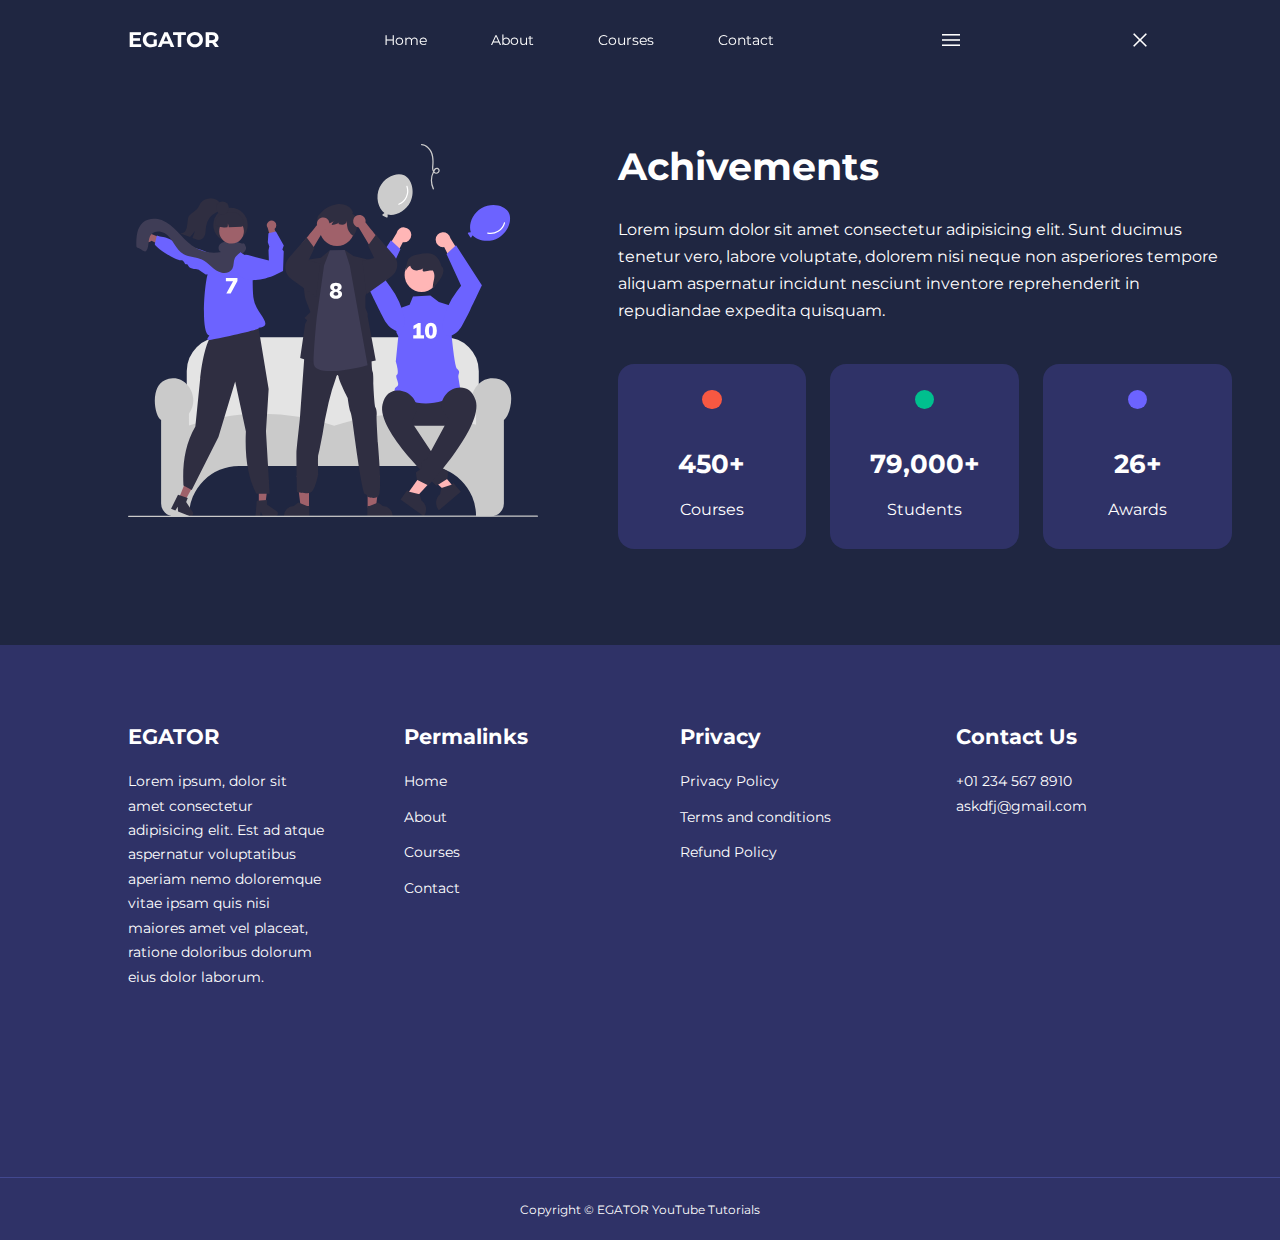
==== about.html @ d47c8f38 "4/21 FINAL UPDATED" ====
<!DOCTYPE html>
<html lang="en">
<head>
    <meta charset="UTF-8">
    <meta http-equiv="X-UA-Compatible" content="IE=edge">
    <meta name="viewport" content="width=device-width, initial-scale=1.0">
    <title>Responsive Multipage Education Website Using HTML, CSS & JavaScript</title>


    <!--GOOGLE FONTS (MONTSERRAT)-->
    <link rel="preconnect" href="https://fonts.googleapis.com">
    <link rel="preconnect" href="https://fonts.gstatic.com" crossorigin>
    <link href="https://fonts.googleapis.com/css2?family=Montserrat:wght@300;400;500;700;900&display=swap" rel="stylesheet">
    <link rel="stylesheet" href="https://fonts.googleapis.com/css2?family=Material+Symbols+Outlined:opsz,wght,FILL,GRAD@20..48,100..700,0..1,-50..200" />
    <link rel="stylesheet" href="https://fonts.googleapis.com/css2?family=Material+Symbols+Outlined:opsz,wght,FILL,GRAD@48,400,0,0" />

    <link rel="stylesheet" href="./css/style.css">
    <link rel="stylesheet" href="./css/about.css">
</head>
<body>
    <nav>
        <div class="container nav_container">
            <a href="index.html"><h4>EGATOR</h4></a>
            <ul class="nav_menu">
                <li><a href="index.html">Home</a></li>
                <li><a href="about.html">About</a></li>
                <li><a href="courses.html">Courses</a></li>
                <li><a href="contact.html">Contact</a></li>
            </ul>

            <button id="open-menu-btn"></button><i class="material-symbols-outlined">menu</i>
            <button id="close-menu-btn"></button><i class="material-symbols-outlined">close</i>
            
        </div>
    </nav>
      <!--========================== END OF NAVBAR===============================-->




    <section class="about_achievements">
        <div class="container about_achievements-container">

                <div class="about_achievements-left">
                    <img src="./images/about achievements.svg">
                </div>


                <div class="about_achievements-right">
                    <h1>Achivements</h1>
                    <p>
                        Lorem ipsum dolor sit amet consectetur adipisicing elit. 
                        Sunt ducimus tenetur vero, labore voluptate, dolorem nisi 
                        neque non asperiores tempore aliquam aspernatur incidunt 
                        nesciunt inventore reprehenderit in repudiandae expedita 
                        quisquam.
                    </p>
                    <div class="achievements_cards">
                        <article class="achievement_card">
                            <span class="achievement_icon">
                                <i class="uil uil-video"></i>
                            </span>
                            <h3>450+</h3>
                            <p>Courses</p>
                        </article>

                        <article class="achievement_card">
                            <span class="achievement_icon">
                                <i class="uil uil-video"></i>
                            </span>
                            <h3>79,000+</h3>
                            <p>Students</p>
                        </article>

                        <article class="achievement_card">
                            <span class="achievement_icon">
                                <i class="uil uil-video"></i>
                            </span>
                            <h3>26+</h3>
                            <p>Awards</p>
                        </article>

                    </div>

                </div>
            </div>
        </section>

        <!--========================== END OF ACHIEVEMENTS===============================-->






      


      <footer class="footer">
        <div class="container footer_container">
            <div class="footer_1">
                <a href="index.html" class-"footer_logo"><h4>EGATOR</h4></a>
                    <P>
                        Lorem ipsum, dolor sit amet consectetur adipisicing elit. 
                        Est ad atque aspernatur voluptatibus aperiam nemo doloremque vitae 
                        ipsam quis nisi maiores amet vel placeat, ratione doloribus dolorum eius dolor laborum.
                    </P>
            </div>


            <div class="footer_2">
                <h4>Permalinks</h4>
                <ul class="permalinks">
                        <li><a href="index.html">Home</a></li>
                        <li><a href="about.html">About</a></li>
                        <li><a href="courses.html">Courses</a></li>
                        <li><a href="contact.html">Contact</a></li>
                  </ul>
              </div>
            
            <div class="footer_3">
                <h4>Privacy</h4>
                <ul class="privacy">
                        <li><a href="#">Privacy Policy</a></li>
                        <li><a href="#">Terms and conditions</a></li>
                        <li><a href="#">Refund Policy</a></li>
                  </ul>
              </div>

              <div class="footer_4">
                <h4>Contact Us</h4>
                <ul class="permalinks">
                        <p>+01 234 567 8910</p>
                        <p>askdfj@gmail.com</p>
                  </ul>
              </div>
            
              <ul class="footer_socials">
                <li>
                    <a href="#"><i class=uil-uil-facebook-f"></i></a>
                </li>
                <li>
                    <a href="#"><i class=uil-uil-instagram-alt"></i></a>
                </li>
                <li>
                    <a href="#"><i class=uil-uil-twitter"></i></a>
                </li>
                <li>
                    <a href="#"><i class=uil-uil-linkedin-alt"></i></a>
                </li>
              </ul>

              
        </div>
        <div class="footer_copyright">
            <small>Copyright &copy; EGATOR YouTube Tutorials</small>
      </div>
    </footer>

    <!--========================== END OF FOOTER ===============================-->

    
        <script src="./main.js"></script>

</body>
</html>
---- css/style.css ----
* {
    margin: 0;
    padding: 0;
    border: 0;
    outline: 0;
    text-decoration: none;
    list-style: none;
    box-sizing:border-box;
}

:root {
    --color-primary: #6c63ff;
    --color-success: #00bf8e;
    --color-warning: #f7c94b;
    --color-danger: #f75842;
    --color-danger-variant: rgba(237, 88, 66, 0.4);
    --color-white: #fff;
    --color-light: rgba(255, 255, 255, 0.7);
    --color-black: #1f2641;
    --color-bg: #1f2641;
    --color-bg1: #2f3267;
    --color-bg2: #424890;
    
    --container-width-lg: 80%;
    --container-width-md: 90%;
    --container-width-sm: 94%;

    --transition: all 400ms ease;
}

body {
    font-family: "Montserrat", sans-serif;
    line-height: 1.7;
    color: var(--color-white);
    background: var(--color-bg);
}

.material-symbols-outlined {
    font-variation-settings:
    'FILL' 0,
    'wght' 400,
    'GRAD' 0,
    'opsz' 48
  }

.container {
    width: var(--container-width-lg);
    margin: 0 auto;
}

section {
    padding: 6rem 0;
}

section h2 {
    text-align: center;
    margin-bottom: 4rem;
}

h1, 
h2, 
h3, 
h4, 
h5 {
    line-height: 1.2;
}

h1 {
    font-size: 2.4rem;
}

h2 {
    font-size: 2rem;
}

h3 {
    font-size: 1.6rem;
}

h4 {
    font-size: 1.3rem;
}

a {
    color: var(--color-white);
}

img {
    width: 100%;
    display: block;
    object-fit: cover;
}

.btn {
    display: inline-block;
    background: var(--color-white);
    color: var(--color-black);
    padding: 1rem 2rem;
    border: 1px solid transparent;
    font-weight: 500;
    transition: var(--transition);
}

.btn:hover {
    background: transparent;
    color: var(--color-white);
    border-color: var(--color-white);
}

.btn-primary {
    background: var(--color-danger);
    color: var(--color-white);
}

/*  ========================== NAVBAR ======================== */
nav {
    background: transparent;
    width: 100vw;
    height: 5rem;
    position: fixed;
    top: 0;
    z-index: 11;   
}

/* change navbar style on scroll using javascript */
.window-scroll{
    background: var(--color-primary);
    box-shadow: 0 1rem 2rem rgba(0, 0, 0, 0.2);
}

.nav_container {
    height: 100%;
    display: flex;
    justify-content: space-between;
    align-items: center;
}

nav button {
    display: none;   
}

.nav_menu {
    display: flex;
    align-items: center;
    gap: 4rem;
}

.nav_menu a {
    font-size: 0.9rem;
    transition: var(--transition);
}

.nav_menu a:hover {
    color: var(--color-bg2);
}

/*  ========================== HEADER ======================== */
header {
    position: relative;
    top: 5rem;
    overflow: hidden;
    height: 70vh;
    margin-bottom: 5rem;
}

.header_container {
    display: grid;
    grid-template-columns: 1fr 1fr;
    align-items: center;
    gap: 5rem;
    height: 100%;
}

.header_left p {
    margin: 1rem 0 2.4rem;
}

/*  ========================== CATEGORIES ======================== */

.categories {
    background: var(--color-bg1);
    height: 32rem;
}

.categories h1 {
    line-height: 1;
    margin-bottom: 3rem;
}

.categories_container {
    display: grid;
    grid-template-columns: 40% 60%;
    gap: 4rem;  
}

.categoires_left p {
    margin: 1rem 0 3rem;
}

.categoires_right {
    display: grid;
    grid-template-columns: repeat(3, 1fr);
    gap: 1.2rem;
}

.category {
    background: var(--color-bg2);
    padding: 2rem;
    border-radius: 2rem;
    transition: var(--transition);
}

.category:hover {
    box-shadow: 0 3rem 3rem rgba(0, 0, 0, 0.3);
    z-index: 1;
}

.category:nth-child(2) .category__icon {
    background: var(--color-danger);
}

.category:nth-child(3) .category__icon {
    background: var(--color-success);
}

.category:nth-child(4) .category__icon {
    background: var(--color-success);
}

.category:nth-child(5) .category__icon {
    background: var(--color-success);
}

.category__ icon {
    background: var(--color-primary);
    padding: 0.7rem;
    border-radius: 0.9rem;
}

.categories h5 {
    margin: 2rem 0 1rem;
}

.categories p {
    font-size: 0.85rem;
}

/*  ========================== POPULAR COURSE ======================== */

.courses {
    margin-top: 10rem;
}

.courses_container {
    display: grid;
    grid-template-columns: repeat(3, 1fr);
    gap: 2rem;
}

.course {
    background: var(--color-bg1);
    text-align: center;
    border: 1px solid transparent;
    transition: var(--transition);
}

.course {
    background: transparent;
    border-color: var(--color-primary);
}

.course_info {
    padding: 2rem;
}

.course_info p {
    margin: 1.2rem 0 2rem;
    font-size: 0.9rem;
}

/*  ========================== FAQs ======================== */

.faqs {
    background: var(--color-bg1);
    box-shadow: inset 0 0 3rem rgba(0, 0, 0, 0.5);
}

.faqs_container {
    display: gird;
    grid-template-columns: 1fr 1fr;
    gap: 1rem;
}

.faq {
    padding: 2rem;
    display: flex;
    align-items: center;
    gap: 1.4rem;
    height: fit-content;
    background: var(--color-primary);
    cursor: pointer;
}

.faq h4 {
    font-size: 1rem;
    line-height: 2.2;
}

.faq_icon {
    align-self: flex-start;
    font-size: 1.2rem;
}

.faq p {
    margin-top: 0.8rem;
    display: none;
}

.faq.open p {
    display: block;
}

/*  ========================== TESTMONIALS ======================== */

.testimonials_container {
    overflow-x: hidden;
    position: relative;
    margin-bottom: 5rem;
}

.testmonial {
    padding-top: 2rem;   
}

.avatar {
    width: 6rem;
    height: 6rem;
    border-radius: 50%;
    overflow: hidden;
    margin: 0 auto 1rem;
    border: 1rem solid var(--color-bg1)
}

.testimonial_info {
    text-align: center;
}

.testimonial_body {
    background: var(--color-primary);
    padding: 2rem;
    margin-top: 3rem;
    position: relative;
}

.testimonial_body::before {
    content: "";
    display: block;
    background: linear-gradient(
        135deg,
        transparent,
        var(--color-primary),
        var(--color-primary),
        var(--color-primary)
    );
    width: 3rem;
    height: 3rem;
    position: absolute;
    left: 50%;
    top: -1.5rem;
    transform: rotate(45deg);
}

/*  ========================== FOOTER ======================== */

footer {
    background: var(--color-bg1);
    padding-top: 5rem;
    font-size: 0.9rem;
}

.footer_container {
    display: grid;
    grid-template-columns: repeat(4, 1fr);
    gap: 5rem;
}

.footer_container > div h4 {
    margin-bottom: 1.2rem;
}

.footer_1p {
    margin: 0 0 2rem;
}

footer ul li {
    margin-bottom: 0.7rem;
}

footer ul li a:hover {
    text-decoration: underline;
}

.footer_socials {
    display: flex;
    gap: 1rem;
    font-size: 1.2rem;
    margin-top: 2rem;
}

.footer_copyright {
    text-align: center;
    margin-top: 4rem;
    padding: 1.2rem 0;
    border-top: 1px solid var(--color-bg2);
}

/* =============== MEDIA QUERIES (TABLETS) ================*/

@media screen and (max-width: 1024px) {
    .container {
        width: var(--container-width-md);
    }

    h1 {
        font-size: 2.2rem;;
    }

    h2 {
        font-size: 1.7rem;
    }

    h3 {
        font-size: 1.4rem;
    }

    h4 {
        font-size: 1.2rem;
    }

    /*=================== NAVBAR ==========================*/
    
    nav button {
        display: inline-block;
        background: transparent;
        font-size: 1.8rem;
        color: var(--color-white);
        cursor: pointer;
    }

    nav button#close-menu-btn {
        display: none;
    }

    .nav_menu {
        position: fixed;
        top: 5rem;
        right: 5%;
        height: fit-content;
        width: 18rem;
        flex-direction: column;
        gap: 0;
        display: none;
    }

    .nav_menu li {
        width: 100%;
        height: 5.8rem;
    }

    .nav_menu li a {
        background: var(--color-primary);
        box-shadow: -4rem 6rem 10rem rgba(0, 0, 0, 0.6);
        width: 100%;
        height: 100%;
        display: gird;
        place-items: center;
    }

    .nav_menu li a:hover {
        background: var(--color-bg2);
        color: var(--color-white);
    }

 /*=================== HEADER ==========================*/

 header {
    height: 52vh;
    margin-bottom: 4rem;
 }

 .header_container {
    gap: 0;
    padding-bottom: 3rem;
 }

/*=================== CATEGORIES ==========================*/

.categories {
    height: auto;
}

.categories_container {
    grid-template-columns: 1fr;
    gap: 3rem;
}

.categories_left {
    margin-right: 0;
}

/*=================== POPULAR COURSES ==========================*/
.courses {
    margin-top: 0;
}

.courses_container {
    grid-template-columns: 1fr 1fr;
}

/*=================== FAQs ==========================*/

.faqs_container {
    grid-template-columns: 1fr;
}

.faq{
    padding: 1.5rem;
}

/*=================== FOOTER ==========================*/

.footer_container {
    grid-template-columns: 1fr 1r;
}

/*=================== MEDIA QUERIES (PHONES) ==========================*/
@media screen and (max-width: 600px) {
    .container {
        width: var(--container-width-sm);
    }

/*=================== NAVBAR ==========================*/
.nav_menu {
    right: 3%;
}

/*=================== HEADER ==========================*/
header {
    height: 100vh;
}

.header_container {
    grid-template-columns: 1fr;
    text-align: center;
    margin-top: 0;
}

.header_left p {
    margin-bottom: 1.3;
}

/*=================== CATEGORIES ==========================*/
.categories_right {
    grid-template-columns: 1fr 1fr;
    gap: 0.7rem;
}

.category {
    padding: 1rem;
    border-radius: 1rem;
}

.categort_icon {
    margin-top: 4px;
    display: inline-block;
}

/*=================== POPULAR COURSES ==========================*/
.courses_container {
    grid-template-columns: 1fr;
}

/*=================== TESTIMONIALS ==========================*/
.testimonial_body {
    padding: 1.2rem;
}

/*=================== FOOTER ==========================*/
.footer_container {
    grid-template-columns: 1fr;
    text-align: center;
    gap: 2rem;
}

.footer_1 p {
    margin: 1rem auto;
}

.footer_socials {
    justify-content: center;
}

 }
}
---- css/about.css ----
/*  ========================== ACHIEVEMENTS ======================== */

.about_achievements {
    margin-top: 3rem;
}

.about_achievements-container {
    display: grid;
    grid-template-columns: 40% 60%;
    gap: 5rem;
}

.about_achievements-right > p {
    margin: 1.6rem 0 2.5rem;
}

.achievements_cards {
    display: grid;
    grid-template-columns: repeat(3, 1fr);
    gap: 1.5rem;
}

.achievement_card {
    background: var(--color-bg1);
    padding: 1.6rem;
    border-radius: 1rem;
    text-align: center;
    transition: var(--transition);
}

.achievement_card:hover {
    background: var(--color-bg2);
    box-shadow: 0 3rem 3rem rgba(0, 0, 0, 0.3);
}

.achievement_icon {
    background: var(--color-danger);
    padding: 0.6rem;
    border-radius: 1rem;
    display: inline-block;
    margin-bottom: 2rem;
    font-size: 2rem;
}

.achievement_card:nth-child(2) 
.achievement_icon {
    background: var(--color-success);
}

.achievement_card:nth-child(3) 
.achievement_icon {
    background: var(--color-primary);
}

.achievement_card p {
    margin-top: 1rem;
}
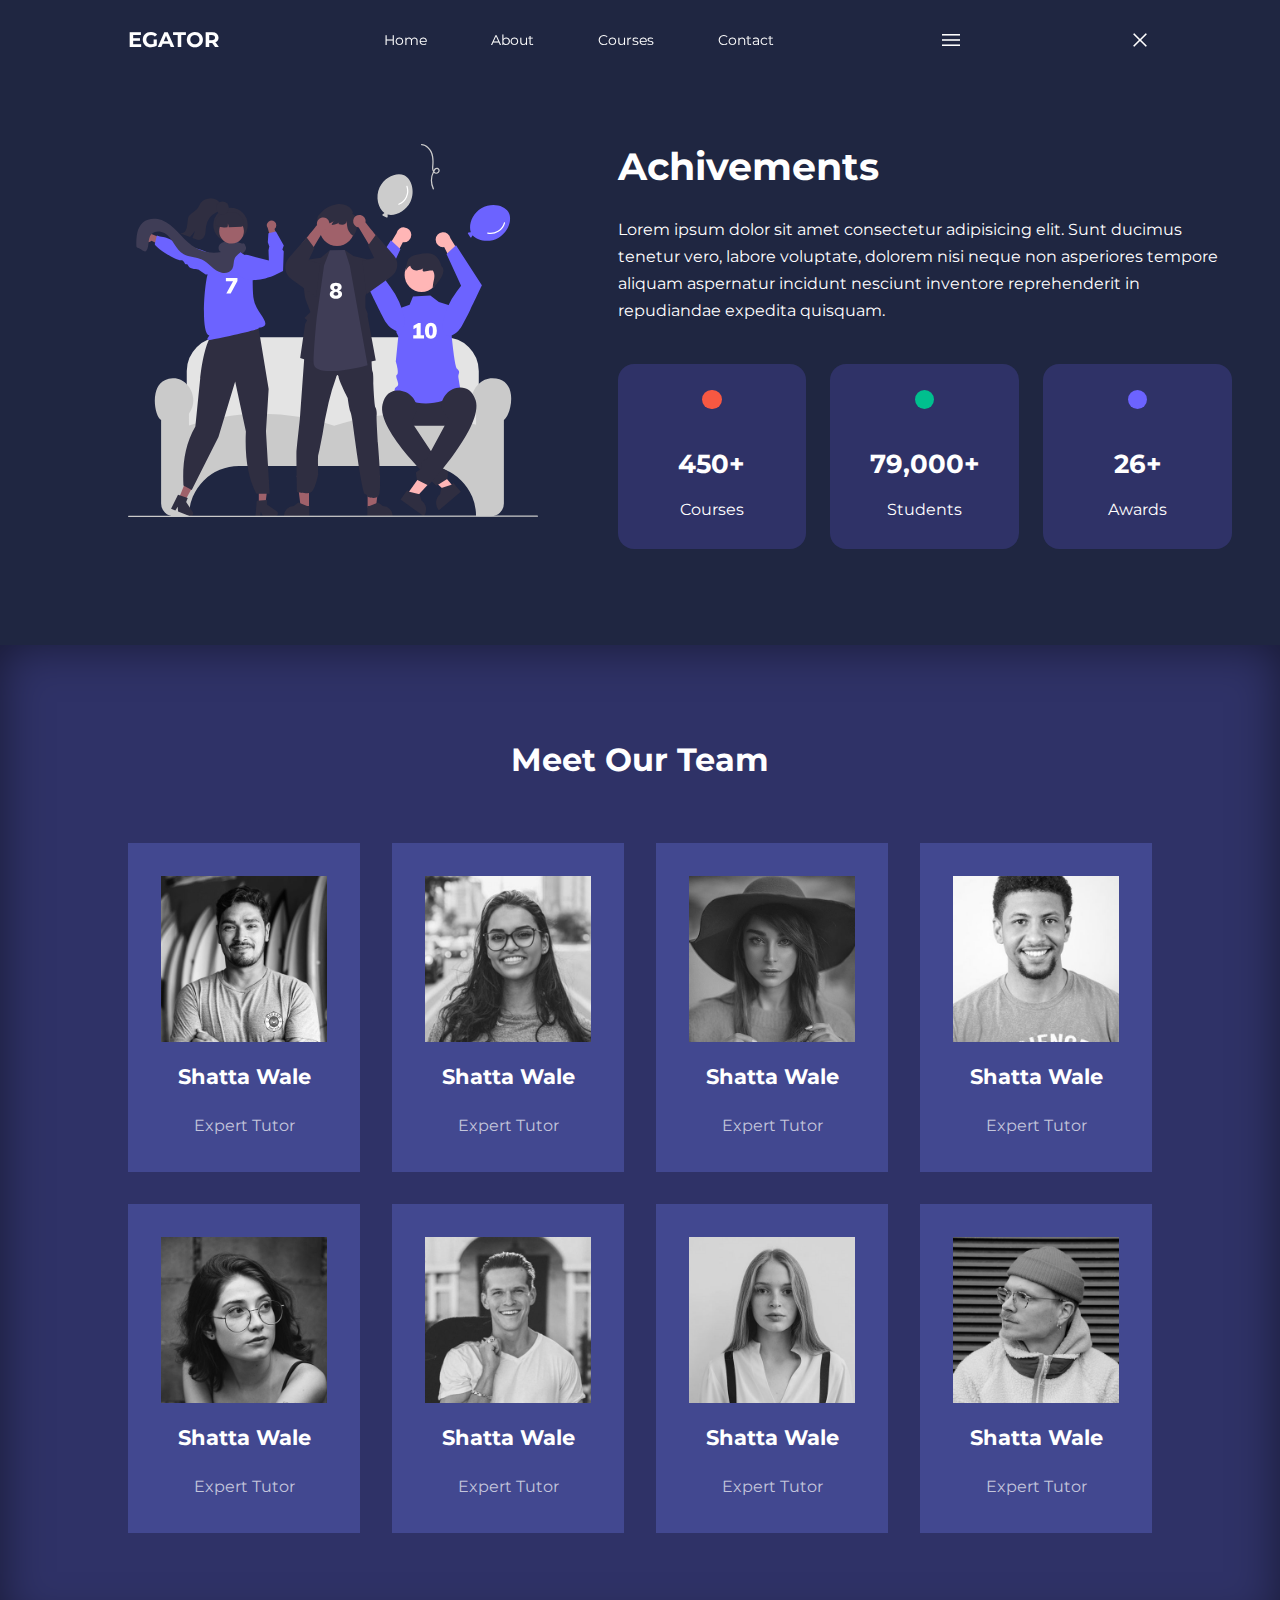
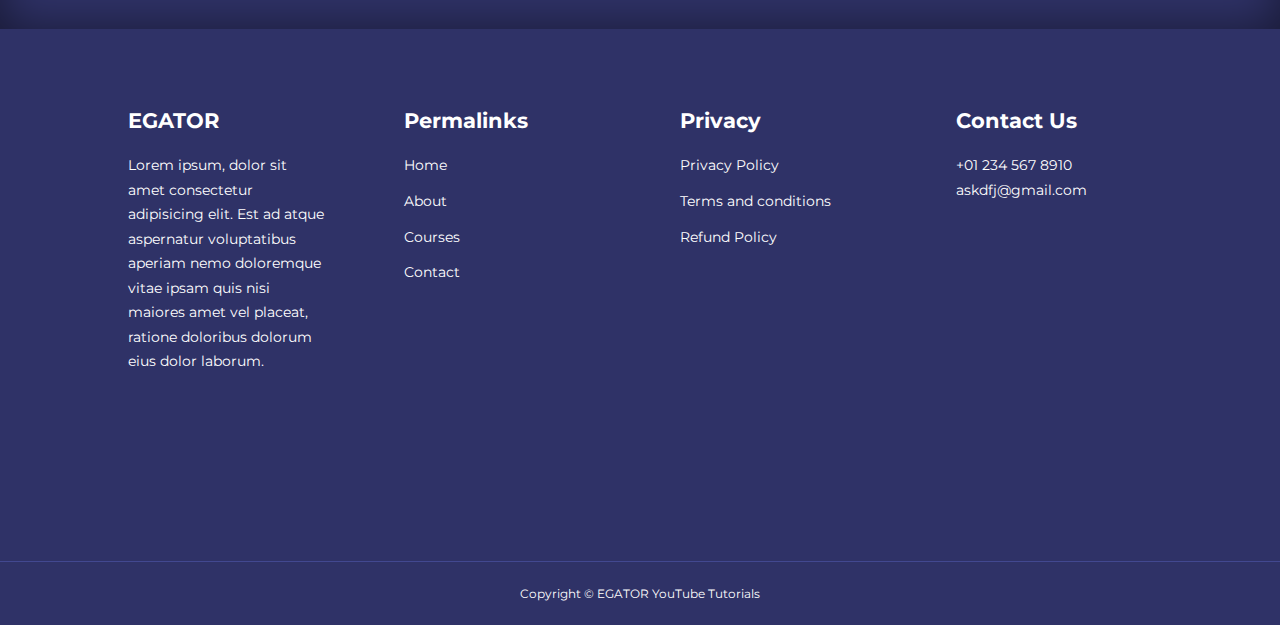
==== commit 1ade5cba: "fififinal" ====
--- a/about.html
+++ b/about.html
@@ -88,9 +88,133 @@
 
         <!--========================== END OF ACHIEVEMENTS===============================-->
 
-
-
-
+        <section class="team">
+            <h2>Meet Our Team</h2>
+            <div class="container team_container">
+                <article class="team_member">
+                    <div class="team_member-image">
+                        <img src="./images/tm1.jpg">
+                    </div>
+                    <div class="team_member-info">
+                        <h4>Shatta Wale</h4>
+                        <p>Expert Tutor</p>
+                    </div>
+                   <div class="team_member-socials">
+                        <a href="https://instagram.com" target="_blank"><span class="material-symbols-outlined">music_note</span></a>
+                        <a href="https://twitter.com" target="_blank"><span class="material-symbols-outlined">music_note</span></a>
+                        <a href="https://linkedin.com" target="_blank"><span class="material-symbols-outlined">music_note</span></a>
+                   </div>
+                </article>
+
+                <article class="team_member">
+                    <div class="team_member-image">
+                        <img src="./images/tm2.jpg">
+                    </div>
+                    <div class="team_member-info">
+                        <h4>Shatta Wale</h4>
+                        <p>Expert Tutor</p>
+                    </div>
+                   <div class="team_member-socials">
+                        <a href="https://instagram.com" target="_blank"><span class="material-symbols-outlined">music_note</span></a>
+                        <a href="https://twitter.com" target="_blank"><span class="material-symbols-outlined">music_note</span></a>
+                        <a href="https://linkedin.com" target="_blank"><span class="material-symbols-outlined">music_note</span></a>
+                   </div>
+                </article>
+
+                <article class="team_member">
+                    <div class="team_member-image">
+                        <img src="./images/tm3.jpg">
+                    </div>
+                    <div class="team_member-info">
+                        <h4>Shatta Wale</h4>
+                        <p>Expert Tutor</p>
+                    </div>
+                   <div class="team_member-socials">
+                        <a href="https://instagram.com" target="_blank"><span class="material-symbols-outlined">music_note</span></a>
+                        <a href="https://twitter.com" target="_blank"><span class="material-symbols-outlined">music_note</span></a>
+                        <a href="https://linkedin.com" target="_blank"><span class="material-symbols-outlined">music_note</span></a>
+                   </div>
+                </article>
+
+                <article class="team_member">
+                    <div class="team_member-image">
+                        <img src="./images/tm4.jpg">
+                    </div>
+                    <div class="team_member-info">
+                        <h4>Shatta Wale</h4>
+                        <p>Expert Tutor</p>
+                    </div>
+                   <div class="team_member-socials">
+                        <a href="https://instagram.com" target="_blank"><span class="material-symbols-outlined">music_note</span></a>
+                        <a href="https://twitter.com" target="_blank"><span class="material-symbols-outlined">music_note</span></a>
+                        <a href="https://linkedin.com" target="_blank"><span class="material-symbols-outlined">music_note</span></a>
+                   </div>
+                </article>
+
+                <article class="team_member">
+                    <div class="team_member-image">
+                        <img src="./images/tm5.jpg">
+                    </div>
+                    <div class="team_member-info">
+                        <h4>Shatta Wale</h4>
+                        <p>Expert Tutor</p>
+                    </div>
+                   <div class="team_member-socials">
+                        <a href="https://instagram.com" target="_blank"><span class="material-symbols-outlined">music_note</span></a>
+                        <a href="https://twitter.com" target="_blank"><span class="material-symbols-outlined">music_note</span></a>
+                        <a href="https://linkedin.com" target="_blank"><span class="material-symbols-outlined">music_note</span></a>
+                   </div>
+                </article>
+
+                <article class="team_member">
+                    <div class="team_member-image">
+                        <img src="./images/tm6.jpg">
+                    </div>
+                    <div class="team_member-info">
+                        <h4>Shatta Wale</h4>
+                        <p>Expert Tutor</p>
+                    </div>
+                   <div class="team_member-socials">
+                        <a href="https://instagram.com" target="_blank"><span class="material-symbols-outlined">music_note</span></a>
+                        <a href="https://twitter.com" target="_blank"><span class="material-symbols-outlined">music_note</span></a>
+                        <a href="https://linkedin.com" target="_blank"><span class="material-symbols-outlined">music_note</span></a>
+                   </div>
+                </article>
+
+                <article class="team_member">
+                    <div class="team_member-image">
+                        <img src="./images/tm7.jpg">
+                    </div>
+                    <div class="team_member-info">
+                        <h4>Shatta Wale</h4>
+                        <p>Expert Tutor</p>
+                    </div>
+                   <div class="team_member-socials">
+                        <a href="https://instagram.com" target="_blank"><span class="material-symbols-outlined">music_note</span></a>
+                        <a href="https://twitter.com" target="_blank"><span class="material-symbols-outlined">music_note</span></a>
+                        <a href="https://linkedin.com" target="_blank"><span class="material-symbols-outlined">music_note</span></a>
+                   </div>
+                </article>
+
+                <article class="team_member">
+                    <div class="team_member-image">
+                        <img src="./images/tm8.jpg">
+                    </div>
+                    <div class="team_member-info">
+                        <h4>Shatta Wale</h4>
+                        <p>Expert Tutor</p>
+                    </div>
+                   <div class="team_member-socials">
+                        <a href="https://instagram.com" target="_blank"><span class="material-symbols-outlined">music_note</span></a>
+                        <a href="https://twitter.com" target="_blank"><span class="material-symbols-outlined">music_note</span></a>
+                        <a href="https://linkedin.com" target="_blank"><span class="material-symbols-outlined">music_note</span></a>
+                   </div>
+                </article>
+
+            </div>
+        </section>
+
+        <!--========================== END OF TEAM ===============================-->
 
 
       
--- a/css/about.css
+++ b/css/about.css
@@ -54,4 +54,96 @@
 
 .achievement_card p {
     margin-top: 1rem;
-}+}
+
+/*  ========================== TEAM ======================== */
+
+.team {
+    background: var(--color-bg1);
+    box-shadow: inset 0 0 3rem rgba(0, 0, 0, 0.5);
+}
+
+.team_container {
+    display: grid;
+    grid-template-columns: repeat(4, 1fr);
+    gap: 2rem;
+}
+
+.team_member {
+    background: var(--color-bg2);
+    padding: 2rem;
+    border: 1px solid transparent;
+    transition: var(--transition);
+    position: relative;
+    overflow: hidden;
+}
+
+.team_member:hover {
+    background: transparent;
+    border-color: var(--color-primary);
+}
+
+.team_member-image img {
+    filter: saturate(0);
+}
+
+.team_member:hover img {
+    filter: saturate(1);
+}
+
+.team_member-info * {
+    text-align: center;
+    margin-top: 1.4rem;
+}
+
+.team_member-info p {
+    color: var(--color-light);
+}
+
+.team_member-socials {
+    position: absolute;
+    top: 50%;
+    transform: translateY(-50%);
+    right: -100%;
+    display: flex;
+    flex-direction: column;
+    background: var(--color-primary);
+    border-radius: 1rem 0 0 1rem;
+    box-shadow: -2rem 0 2rem rgba(0, 0, 0, 0.3);
+    transition: var(--transition);
+}
+
+.team_member:hover
+.team_member-sicoals {
+    right:0;
+}
+
+.team_member-socials a {
+    padding: 1rem;
+}
+
+/*  ========================== MEDIA QUERIES (TABLETS) ======================== */
+@media screen and (max-width: 600px) {
+    .achievements_cards {
+        grid-template-columns: 1fr 1fr;
+        gap: 0.7rem;
+    }
+
+    .team_container {
+        grid-template-columns: 1fr 1fr;
+        gap: 0.7rem;
+    }
+
+    .team_member {
+        padding: 0;
+    }
+
+    .team_member p {
+        margin-bottom: 1.5rem;
+    }
+
+}
+
+
+
+
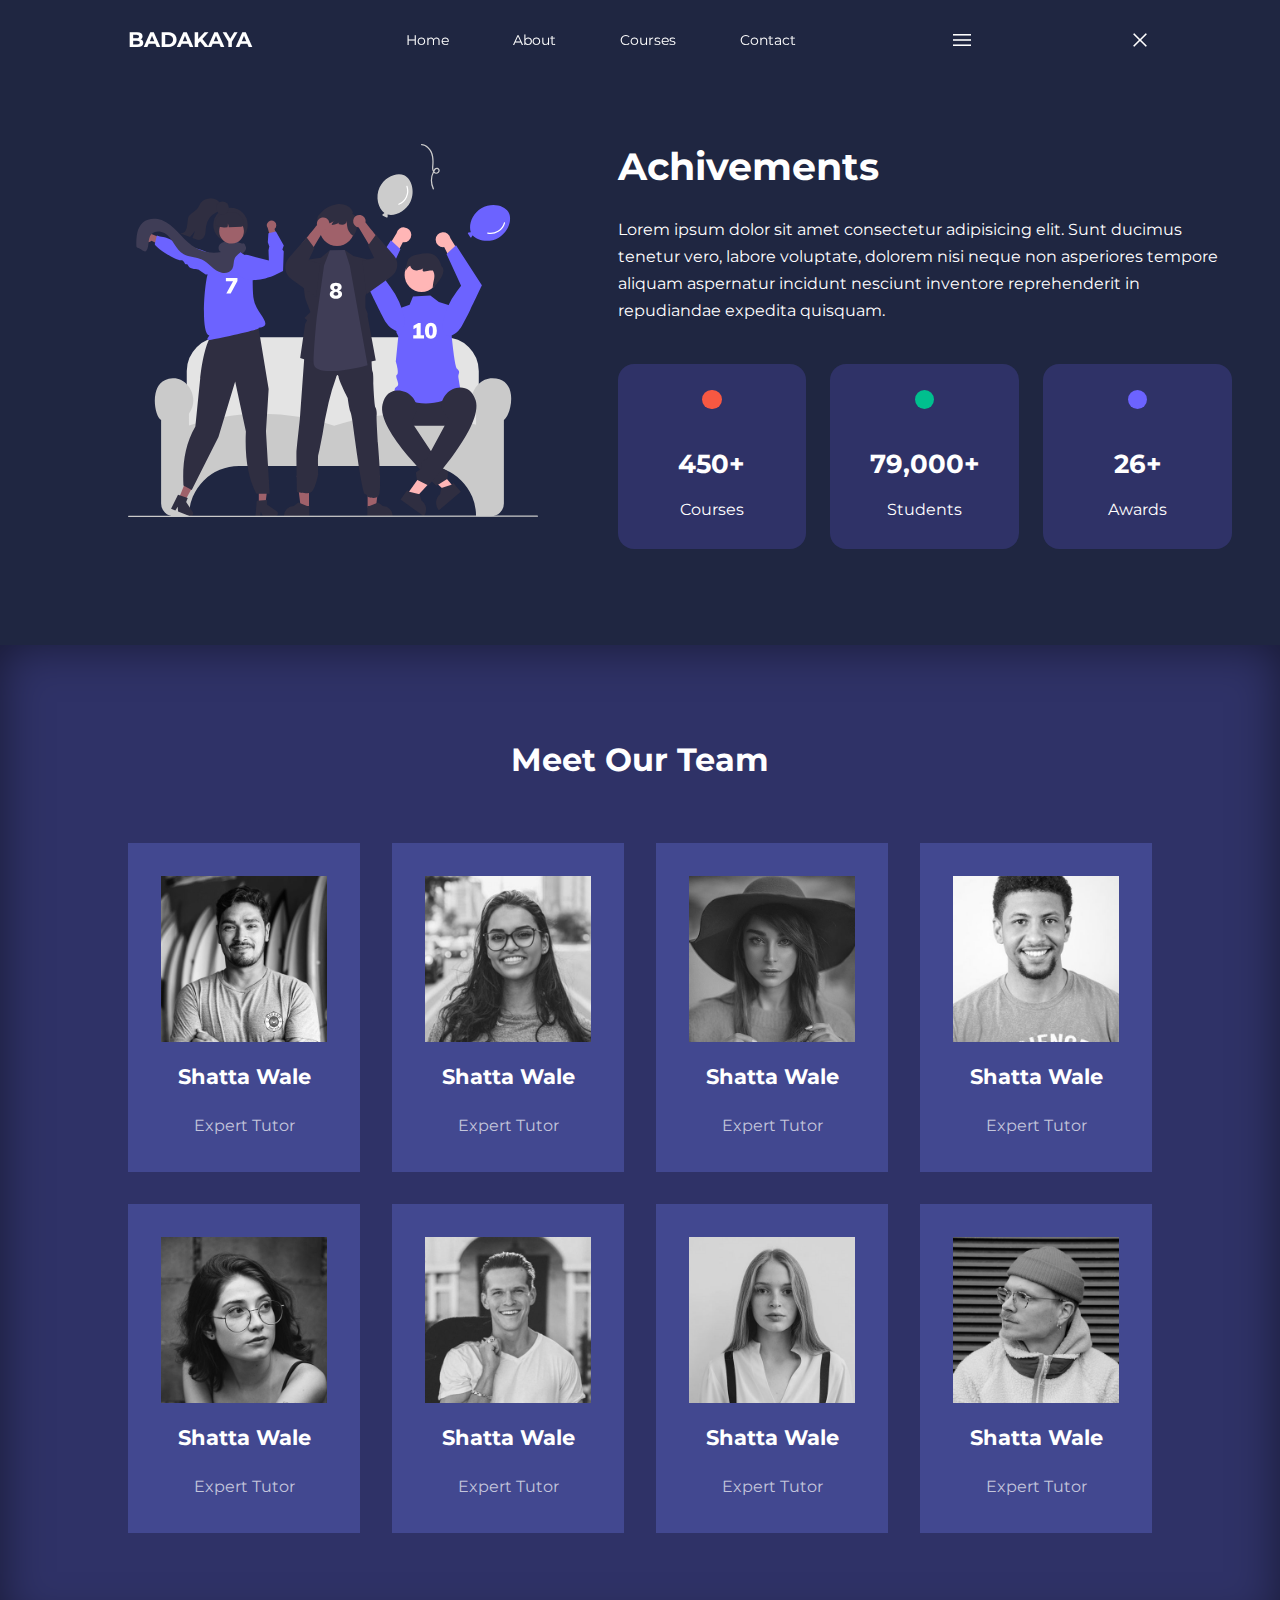
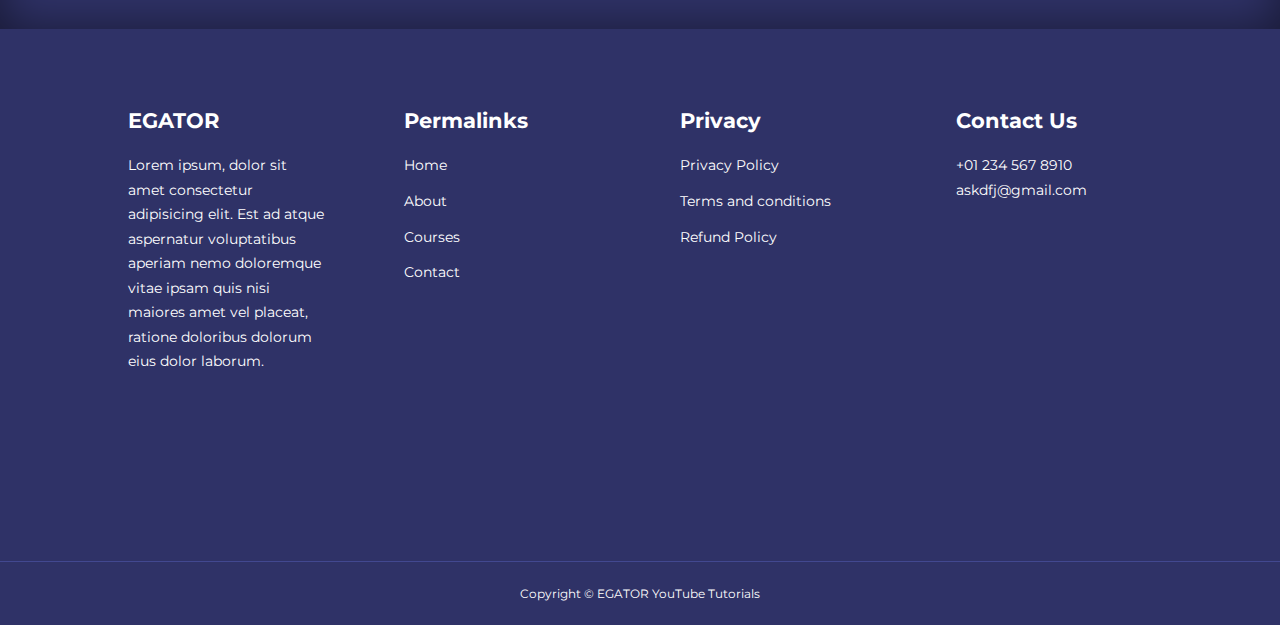
==== commit 5a215c97: "menu name change" ====
--- a/about.html
+++ b/about.html
@@ -4,7 +4,7 @@
     <meta charset="UTF-8">
     <meta http-equiv="X-UA-Compatible" content="IE=edge">
     <meta name="viewport" content="width=device-width, initial-scale=1.0">
-    <title>Responsive Multipage Education Website Using HTML, CSS & JavaScript</title>
+    <title>BADAKAYA</title>
 
 
     <!--GOOGLE FONTS (MONTSERRAT)-->
@@ -20,7 +20,7 @@
 <body>
     <nav>
         <div class="container nav_container">
-            <a href="index.html"><h4>EGATOR</h4></a>
+            <a href="index.html"><h4>BADAKAYA</h4></a>
             <ul class="nav_menu">
                 <li><a href="index.html">Home</a></li>
                 <li><a href="about.html">About</a></li>
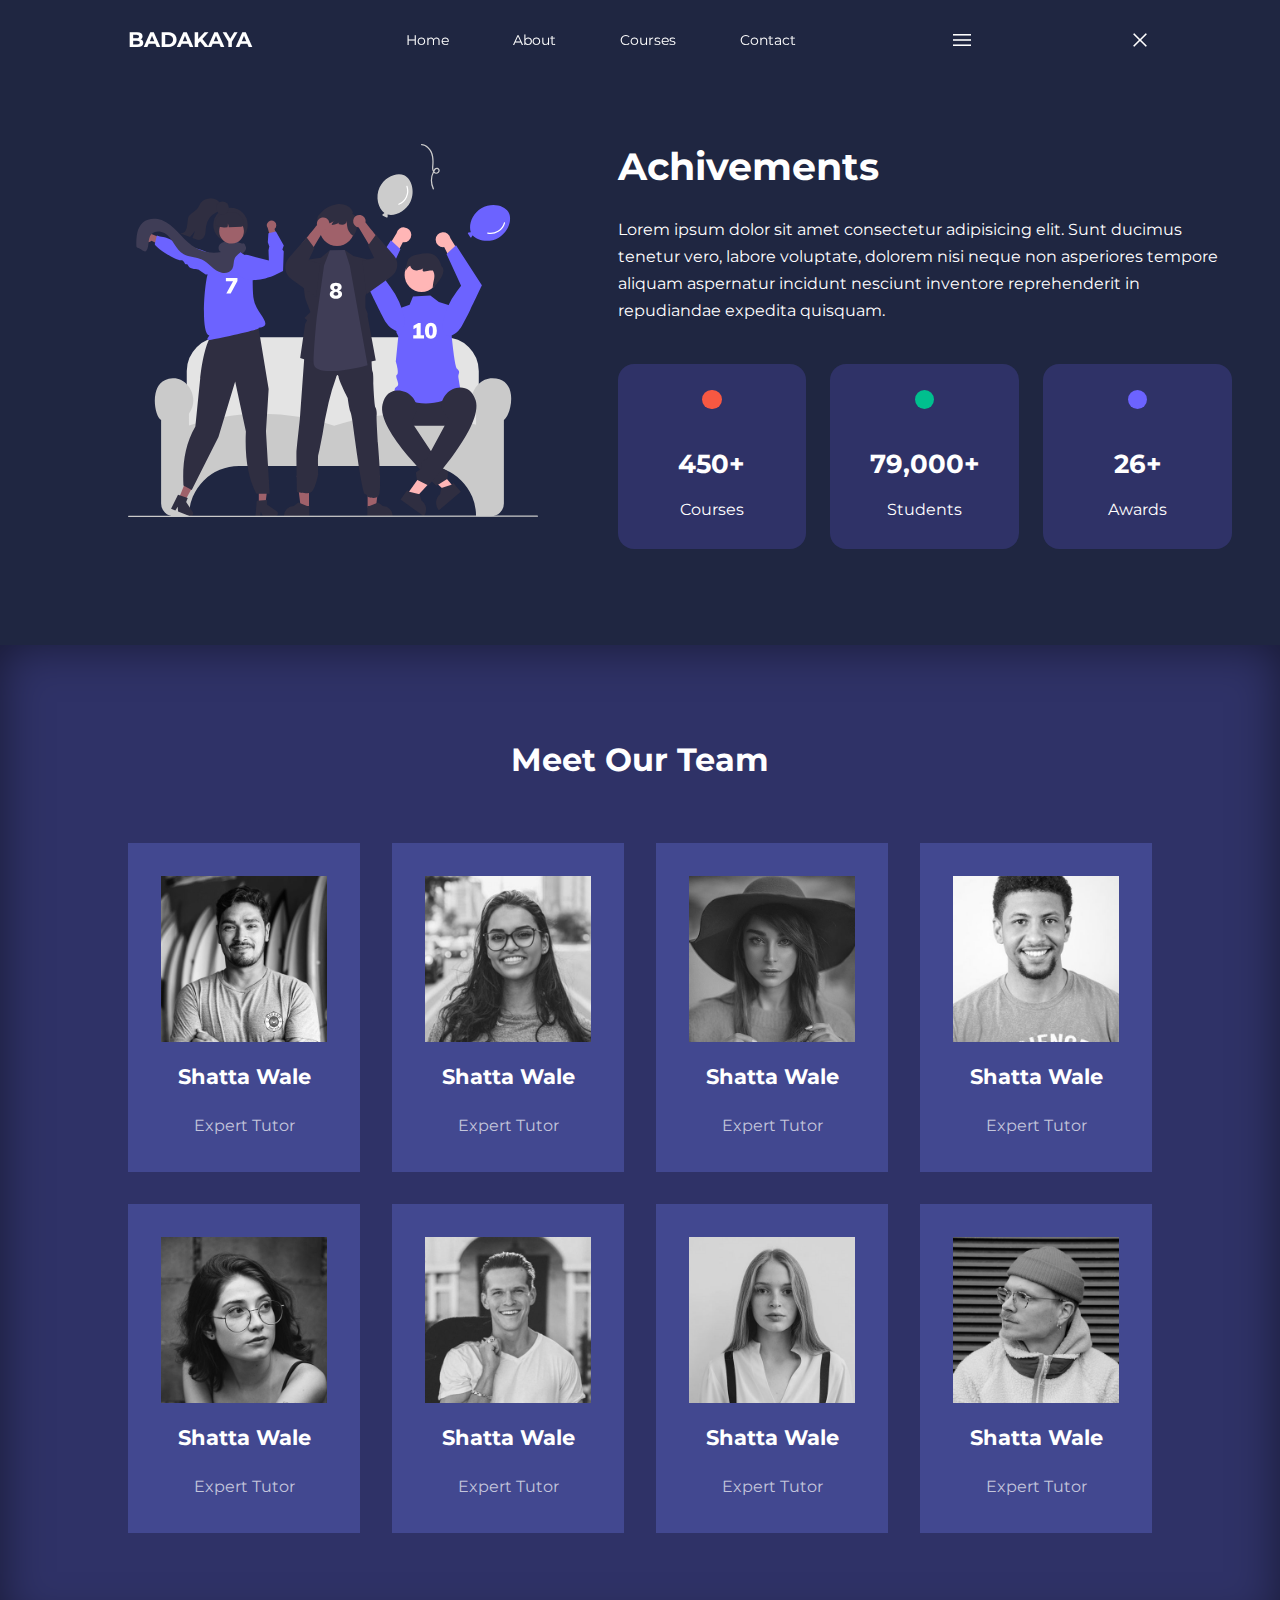
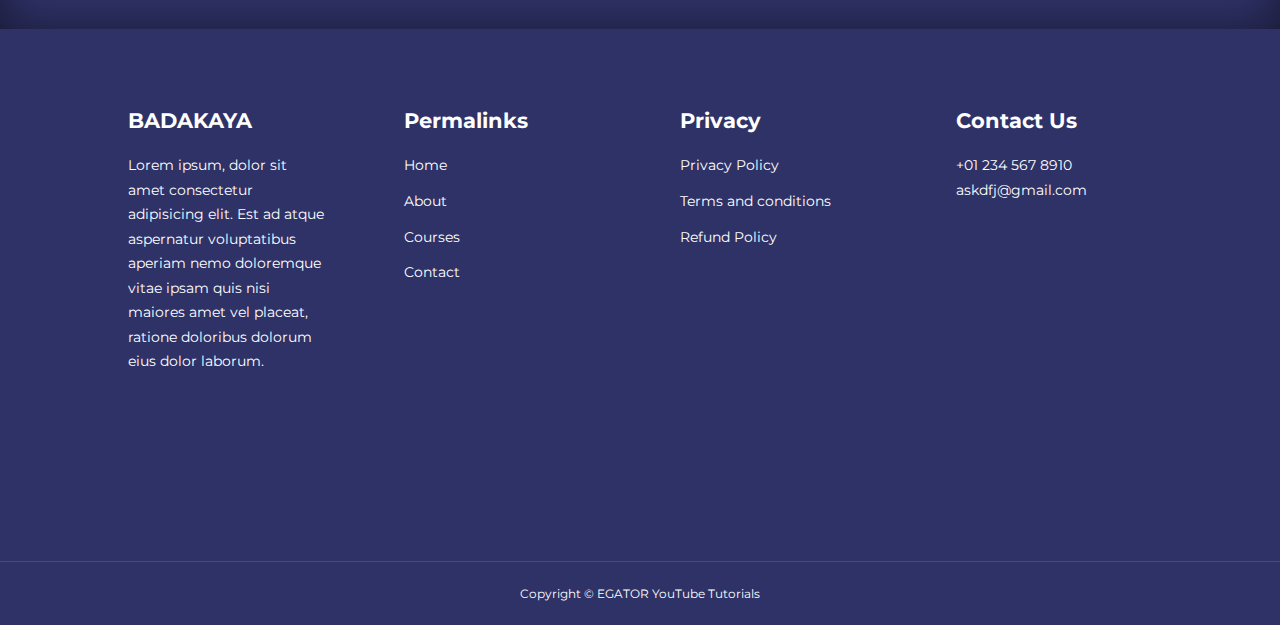
==== commit 97d3dedf: "final" ====
--- a/about.html
+++ b/about.html
@@ -223,7 +223,7 @@
       <footer class="footer">
         <div class="container footer_container">
             <div class="footer_1">
-                <a href="index.html" class-"footer_logo"><h4>EGATOR</h4></a>
+                <a href="index.html" class-"footer_logo"><h4>BADAKAYA</h4></a>
                     <P>
                         Lorem ipsum, dolor sit amet consectetur adipisicing elit. 
                         Est ad atque aspernatur voluptatibus aperiam nemo doloremque vitae 
